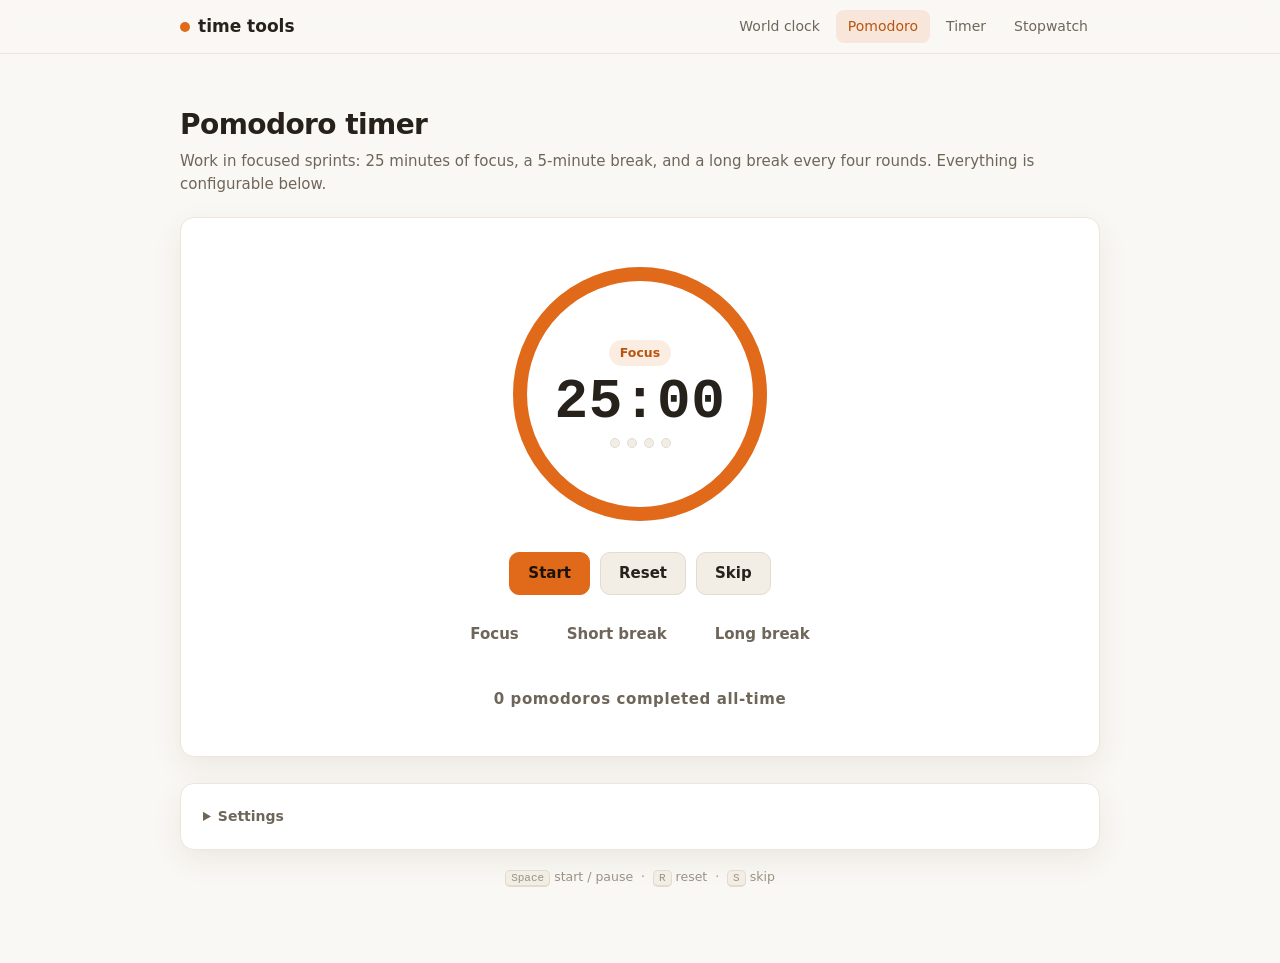
==== pomodoro.html @ 0e064518 "Add time tools web app: world clock, pomodoro, timer, stopwatch A dependency-free re-implementation " ====
<!DOCTYPE html>
<html lang="en">
<head>
  <meta charset="utf-8">
  <meta name="viewport" content="width=device-width, initial-scale=1">
  <title>Pomodoro timer — time tools</title>
  <meta name="description" content="A free pomodoro timer: 25 minutes of focus, 5-minute breaks and a long break every few rounds. Configurable durations, sound and auto-start.">
  <link rel="icon" href="data:image/svg+xml,%3Csvg%20xmlns='http://www.w3.org/2000/svg'%20viewBox='0%200%20100%20100'%3E%3Ccircle%20cx='50'%20cy='50'%20r='44'%20fill='%231c1208'%20stroke='%23ff8c42'%20stroke-width='8'/%3E%3Cline%20x1='50'%20y1='52'%20x2='50'%20y2='30'%20stroke='%23ff8c42'%20stroke-width='7'%20stroke-linecap='round'%20transform='rotate(45%2050%2052)'/%3E%3Cline%20x1='50'%20y1='52'%20x2='50'%20y2='24'%20stroke='%23ff8c42'%20stroke-width='7'%20stroke-linecap='round'%20transform='rotate(210%2050%2052)'/%3E%3Ccircle%20cx='50'%20cy='52'%20r='5'%20fill='%23ff8c42'/%3E%3C/svg%3E">
  <link rel="stylesheet" href="assets/style.css">
</head>
<body>
  <header class="topnav">
    <div class="topnav-inner">
      <a class="brand" href="index.html"><span class="dot"></span>time tools</a>
      <nav class="navlinks">
        <a href="timezones.html">World clock</a>
        <a class="active" href="pomodoro.html" aria-current="page">Pomodoro</a>
        <a href="timer.html">Timer</a>
        <a href="stopwatch.html">Stopwatch</a>
      </nav>
    </div>
  </header>

  <main class="wrap">
    <h1 class="page-title">Pomodoro timer</h1>
    <p class="page-sub">
      Work in focused sprints: 25 minutes of focus, a 5-minute break, and a
      long break every four rounds. Everything is configurable below.
    </p>

    <div class="card tool-hero">
      <div class="ring-wrap">
        <svg width="280" height="280" viewBox="0 0 280 280" aria-hidden="true">
          <circle class="ring-bg" cx="140" cy="140" r="120"></circle>
          <circle id="ringFg" class="ring-fg" cx="140" cy="140" r="120"></circle>
        </svg>
        <div class="ring-center">
          <span id="modeLabel" class="chip chip-accent">Focus</span>
          <div id="pomoTime" class="big-clock">25:00</div>
          <div id="pomoDots" class="pomo-dots" aria-hidden="true"></div>
        </div>
      </div>

      <div class="controls">
        <button id="startBtn" class="btn btn-primary" type="button">Start</button>
        <button id="resetBtn" class="btn" type="button">Reset</button>
        <button id="skipBtn" class="btn" type="button" title="Jump to the next session">Skip</button>
      </div>

      <div class="controls">
        <button class="btn btn-ghost" type="button" data-mode="focus">Focus</button>
        <button class="btn btn-ghost" type="button" data-mode="short">Short break</button>
        <button class="btn btn-ghost" type="button" data-mode="long">Long break</button>
      </div>

      <p class="sub-label" id="doneCount"></p>
    </div>

    <details class="settings card">
      <summary>Settings</summary>
      <div class="settings-grid">
        <label>Focus (minutes)
          <input id="setFocus" type="number" min="1" max="600">
        </label>
        <label>Short break (minutes)
          <input id="setShort" type="number" min="1" max="600">
        </label>
        <label>Long break (minutes)
          <input id="setLong" type="number" min="1" max="600">
        </label>
        <label>Long break every
          <input id="setEvery" type="number" min="1" max="12">
        </label>
        <label class="check"><input id="setAutoBreaks" type="checkbox"> Auto-start breaks</label>
        <label class="check"><input id="setAutoFocus" type="checkbox"> Auto-start focus sessions</label>
        <label class="check"><input id="setSound" type="checkbox"> Sound</label>
      </div>
    </details>

    <p class="kbd-hint"><kbd>Space</kbd> start / pause &nbsp;·&nbsp; <kbd>R</kbd> reset &nbsp;·&nbsp; <kbd>S</kbd> skip</p>
  </main>

  <script src="assets/common.js"></script>
  <script src="assets/pomodoro.js"></script>
</body>
</html>
---- assets/style.css ----
/* ------------------------------------------------------------------
   time tools — shared stylesheet
   Dark theme by default, light theme via prefers-color-scheme.
------------------------------------------------------------------- */

:root {
  --bg: #161513;
  --panel: #201e1a;
  --panel-2: #292620;
  --border: #3a352c;
  --border-soft: #2e2a23;
  --text: #f1ede4;
  --muted: #a89e8c;
  --faint: #7d7362;
  --accent: #ff8c42;
  --accent-soft: rgba(255, 140, 66, 0.14);
  --accent-text: #ffb37a;
  --good: #4cc38a;
  --good-soft: rgba(76, 195, 138, 0.15);
  --bad: #e5544b;
  --bad-soft: rgba(229, 84, 75, 0.15);
  --info: #6fb3e0;
  --info-soft: rgba(111, 179, 224, 0.14);
  --night: #23283a;
  --day: #5d7699;
  --font: ui-sans-serif, system-ui, -apple-system, "Segoe UI", Roboto, "Helvetica Neue", Arial, sans-serif;
  --mono: ui-monospace, SFMono-Regular, Menlo, Monaco, Consolas, "Liberation Mono", monospace;
  --shadow: 0 10px 30px rgba(0, 0, 0, 0.35);
  --radius: 14px;
}

@media (prefers-color-scheme: light) {
  :root {
    --bg: #faf8f4;
    --panel: #ffffff;
    --panel-2: #f2eee6;
    --border: #e3dccc;
    --border-soft: #ece7da;
    --text: #26221b;
    --muted: #6f665a;
    --faint: #9a9184;
    --accent: #e06a1a;
    --accent-soft: rgba(224, 106, 26, 0.12);
    --accent-text: #b95410;
    --good: #1e8e5a;
    --good-soft: rgba(30, 142, 90, 0.12);
    --bad: #c7372f;
    --bad-soft: rgba(199, 55, 47, 0.12);
    --info: #2b6ca3;
    --info-soft: rgba(43, 108, 163, 0.12);
    --night: #ccd6ea;
    --day: #9fc3f0;
    --shadow: 0 10px 30px rgba(60, 50, 30, 0.08);
  }
}

* { box-sizing: border-box; }

/* `hidden` must always win — a component's own `display` rule
   (e.g. .banner { display: flex }) would otherwise un-hide it */
[hidden] { display: none !important; }

html, body {
  margin: 0;
  padding: 0;
}

body {
  background: var(--bg);
  color: var(--text);
  font-family: var(--font);
  font-size: 16px;
  line-height: 1.5;
  min-height: 100vh;
}

.wrap {
  max-width: 960px;
  margin: 0 auto;
  padding: 24px 20px 64px;
}

/* ---------------- top navigation ---------------- */

.topnav {
  position: sticky;
  top: 0;
  z-index: 50;
  background: color-mix(in srgb, var(--bg) 82%, transparent);
  backdrop-filter: blur(10px);
  -webkit-backdrop-filter: blur(10px);
  border-bottom: 1px solid var(--border-soft);
}

.topnav-inner {
  max-width: 960px;
  margin: 0 auto;
  padding: 10px 20px;
  display: flex;
  align-items: center;
  gap: 18px;
  flex-wrap: wrap;
}

.brand {
  font-weight: 700;
  font-size: 17px;
  text-decoration: none;
  color: var(--text);
  display: flex;
  align-items: center;
  gap: 8px;
}

.brand .dot {
  width: 10px;
  height: 10px;
  border-radius: 50%;
  background: var(--accent);
  display: inline-block;
}

.navlinks {
  display: flex;
  gap: 4px;
  flex-wrap: wrap;
  margin-left: auto;
}

.navlinks a {
  color: var(--muted);
  text-decoration: none;
  padding: 6px 12px;
  border-radius: 8px;
  font-size: 14px;
  font-weight: 500;
}

.navlinks a:hover { color: var(--text); background: var(--panel-2); }

.navlinks a.active {
  color: var(--accent-text);
  background: var(--accent-soft);
}

/* ---------------- headings ---------------- */

.page-title {
  font-size: 28px;
  font-weight: 700;
  letter-spacing: -0.02em;
  margin: 26px 0 4px;
}

.page-sub {
  color: var(--muted);
  margin: 0 0 22px;
  font-size: 15px;
}

/* ---------------- cards / panels ---------------- */

.card {
  background: var(--panel);
  border: 1px solid var(--border-soft);
  border-radius: var(--radius);
  padding: 22px;
  box-shadow: var(--shadow);
}

/* ---------------- buttons ---------------- */

.btn {
  appearance: none;
  border: 1px solid var(--border);
  background: var(--panel-2);
  color: var(--text);
  font: inherit;
  font-size: 15px;
  font-weight: 600;
  padding: 9px 18px;
  border-radius: 10px;
  cursor: pointer;
  transition: transform 0.05s ease, background 0.15s ease, border-color 0.15s ease;
}

.btn:hover { border-color: var(--accent); }
.btn:active { transform: scale(0.98); }
.btn:disabled { opacity: 0.45; cursor: not-allowed; transform: none; }

.btn-primary {
  background: var(--accent);
  border-color: var(--accent);
  color: #1c1208;
}

.btn-primary:hover { filter: brightness(1.08); border-color: var(--accent); }

.btn-ghost {
  background: transparent;
  border-color: transparent;
  color: var(--muted);
}

.btn-ghost:hover { color: var(--text); border-color: var(--border); }

.icon-btn {
  appearance: none;
  background: transparent;
  border: none;
  color: var(--faint);
  font-size: 18px;
  line-height: 1;
  padding: 4px 8px;
  border-radius: 8px;
  cursor: pointer;
}

.icon-btn:hover { color: var(--bad); background: var(--bad-soft); }

/* ---------------- inputs ---------------- */

input[type="text"],
input[type="search"],
input[type="number"],
input[type="time"],
input[type="date"] {
  font: inherit;
  color: var(--text);
  background: var(--panel-2);
  border: 1px solid var(--border);
  border-radius: 10px;
  padding: 8px 12px;
  outline: none;
}

input:focus { border-color: var(--accent); }
input[type="number"] { width: 74px; text-align: center; }
input[type="time"], input[type="date"] { font-family: var(--mono); }

/* range slider (scrubber) */
input[type="range"].scrub {
  -webkit-appearance: none;
  appearance: none;
  width: 100%;
  height: 22px;
  background: transparent;
  cursor: ew-resize;
}

input[type="range"].scrub::-webkit-slider-runnable-track {
  height: 6px;
  border-radius: 3px;
  background: var(--panel-2);
  border: 1px solid var(--border-soft);
}

input[type="range"].scrub::-webkit-slider-thumb {
  -webkit-appearance: none;
  width: 18px;
  height: 18px;
  margin-top: -7px;
  border-radius: 50%;
  background: var(--accent);
  border: 2px solid var(--bg);
  box-shadow: 0 1px 4px rgba(0, 0, 0, 0.4);
}

input[type="range"].scrub::-moz-range-track {
  height: 6px;
  border-radius: 3px;
  background: var(--panel-2);
  border: 1px solid var(--border-soft);
}

input[type="range"].scrub::-moz-range-thumb {
  width: 14px;
  height: 14px;
  border-radius: 50%;
  background: var(--accent);
  border: 2px solid var(--bg);
}

/* ---------------- chips ---------------- */

.chip {
  display: inline-flex;
  align-items: center;
  gap: 6px;
  font-size: 12.5px;
  font-weight: 600;
  padding: 3px 10px;
  border-radius: 999px;
  background: var(--panel-2);
  border: 1px solid var(--border-soft);
  color: var(--muted);
  white-space: nowrap;
}

.chip-accent { color: var(--accent-text); background: var(--accent-soft); border-color: transparent; }
.chip-good { color: var(--good); background: var(--good-soft); border-color: transparent; }
.chip-info { color: var(--info); background: var(--info-soft); border-color: transparent; }

button.chip { cursor: pointer; }
button.chip:hover { border-color: var(--border); }

.live-dot {
  width: 8px;
  height: 8px;
  border-radius: 50%;
  background: var(--good);
  display: inline-block;
}

.live-dot.paused { background: var(--faint); }

@keyframes blink {
  0%, 100% { opacity: 1; }
  50% { opacity: 0.25; }
}

.live-dot.pulsing { animation: blink 1s linear infinite; }

/* ---------------- toast ---------------- */

.toast {
  position: fixed;
  left: 50%;
  bottom: 28px;
  transform: translateX(-50%);
  background: var(--panel-2);
  color: var(--text);
  border: 1px solid var(--border);
  padding: 10px 18px;
  border-radius: 10px;
  font-size: 14px;
  font-weight: 600;
  box-shadow: var(--shadow);
  opacity: 0;
  pointer-events: none;
  transition: opacity 0.25s ease, transform 0.25s ease;
  z-index: 100;
}

.toast.show { opacity: 1; transform: translateX(-50%) translateY(-4px); }

/* ================================================================
   Hub (index)
================================================================ */

.hub-grid {
  display: grid;
  grid-template-columns: repeat(auto-fit, minmax(240px, 1fr));
  gap: 16px;
  margin-top: 10px;
}

.hub-card {
  display: block;
  text-decoration: none;
  color: var(--text);
  background: var(--panel);
  border: 1px solid var(--border-soft);
  border-radius: var(--radius);
  padding: 22px;
  transition: border-color 0.15s ease, transform 0.1s ease;
}

.hub-card:hover { border-color: var(--accent); transform: translateY(-2px); }

.hub-card .icon { font-size: 30px; }
.hub-card h2 { margin: 10px 0 6px; font-size: 19px; }
.hub-card p { margin: 0; color: var(--muted); font-size: 14px; }

/* ================================================================
   World clock / time zone converter
================================================================ */

.tz-toolbar {
  display: flex;
  align-items: center;
  gap: 10px;
  flex-wrap: wrap;
  margin-bottom: 14px;
}

.tz-add {
  position: relative;
  margin-bottom: 18px;
}

.tz-add input {
  width: 100%;
  padding: 11px 14px;
  font-size: 15px;
}

.tz-results {
  position: absolute;
  top: calc(100% + 4px);
  left: 0;
  right: 0;
  background: var(--panel);
  border: 1px solid var(--border);
  border-radius: 12px;
  box-shadow: var(--shadow);
  max-height: 320px;
  overflow-y: auto;
  z-index: 40;
}

.tz-result {
  display: flex;
  justify-content: space-between;
  align-items: baseline;
  gap: 10px;
  width: 100%;
  text-align: left;
  font: inherit;
  background: transparent;
  color: var(--text);
  border: none;
  border-bottom: 1px solid var(--border-soft);
  padding: 10px 14px;
  cursor: pointer;
}

.tz-result:last-child { border-bottom: none; }
.tz-result:hover, .tz-result.sel { background: var(--accent-soft); }

.tz-result .r-city { font-weight: 600; }
.tz-result .r-zone { color: var(--faint); font-size: 12.5px; font-family: var(--mono); }
.tz-result .r-now { color: var(--muted); font-family: var(--mono); font-size: 13px; white-space: nowrap; }
.tz-result .r-note { color: var(--accent-text); font-size: 12px; font-weight: 600; }

.board { display: flex; flex-direction: column; gap: 12px; }

.tz-row {
  background: var(--panel);
  border: 1px solid var(--border-soft);
  border-radius: var(--radius);
  padding: 14px 18px 10px;
}

.tz-row.flash { animation: rowflash 1s ease; }

@keyframes rowflash {
  0% { border-color: var(--accent); background: var(--accent-soft); }
  100% { border-color: var(--border-soft); background: var(--panel); }
}

.tz-head {
  display: flex;
  align-items: center;
  gap: 10px;
  flex-wrap: wrap;
}

.tz-name { font-weight: 700; font-size: 17px; }

.tz-zoneid {
  color: var(--faint);
  font-size: 12px;
  font-family: var(--mono);
  margin-left: 6px;
}

.tz-head .spacer { flex: 1; }
.tz-head .sun { font-size: 15px; }

.tz-mid {
  display: flex;
  align-items: baseline;
  gap: 14px;
  margin: 2px 0 4px;
  flex-wrap: wrap;
}

.tz-time {
  font-family: var(--mono);
  font-variant-numeric: tabular-nums;
  font-size: 40px;
  font-weight: 600;
  letter-spacing: 0.01em;
  color: var(--text);
  padding: 0;
  line-height: 1.1;
}

.tz-date { color: var(--muted); font-size: 14.5px; }

.tz-bar {
  position: relative;
  height: 10px;
  border-radius: 5px;
  margin: 4px 0 0;
  overflow: hidden;
  border: 1px solid var(--border-soft);
}

.tz-marker {
  position: absolute;
  top: -2px;
  bottom: -2px;
  width: 3px;
  border-radius: 2px;
  background: var(--accent);
  transform: translateX(-50%);
}

.tz-scrub {
  display: flex;
  align-items: center;
  gap: 10px;
  margin-top: 2px;
}

.tz-scrub .delta {
  font-family: var(--mono);
  font-size: 13px;
  font-weight: 600;
  color: var(--accent-text);
  min-width: 86px;
  text-align: right;
}

.scrub-end {
  font-family: var(--mono);
  font-size: 11.5px;
  color: var(--faint);
  white-space: nowrap;
}

.btn-small { font-size: 13.5px; padding: 7px 12px; }

.tz-empty {
  text-align: center;
  color: var(--muted);
  padding: 40px 0;
}

/* ================================================================
   Timer / pomodoro / stopwatch
================================================================ */

.tool-hero {
  display: flex;
  flex-direction: column;
  align-items: center;
  gap: 18px;
  padding: 36px 22px 30px;
}

.big-clock {
  font-family: var(--mono);
  font-variant-numeric: tabular-nums;
  font-size: clamp(56px, 12vw, 96px);
  font-weight: 600;
  line-height: 1;
  letter-spacing: 0.01em;
  text-align: center;
}

.big-clock.done { color: var(--accent-text); }

.sub-label { color: var(--muted); font-size: 15px; font-weight: 600; letter-spacing: 0.04em; }

.controls {
  display: flex;
  gap: 10px;
  align-items: center;
  justify-content: center;
  flex-wrap: wrap;
}

.ring-wrap { position: relative; width: 280px; height: 280px; }

.ring-wrap svg { transform: rotate(-90deg); display: block; }

.ring-bg { fill: none; stroke: var(--panel-2); stroke-width: 14; }
.ring-fg { fill: none; stroke: var(--accent); stroke-width: 14; stroke-linecap: round; transition: stroke-dashoffset 0.3s linear, stroke 0.3s ease; }

.ring-center {
  position: absolute;
  inset: 0;
  display: flex;
  flex-direction: column;
  align-items: center;
  justify-content: center;
  gap: 8px;
}

.ring-center .big-clock { font-size: clamp(40px, 8vw, 56px); }

.pomo-dots { display: flex; gap: 7px; }

.pomo-dots .d {
  width: 10px;
  height: 10px;
  border-radius: 50%;
  background: var(--panel-2);
  border: 1px solid var(--border);
}

.pomo-dots .d.filled { background: var(--accent); border-color: var(--accent); }

.presets { display: flex; gap: 8px; flex-wrap: wrap; justify-content: center; }

.time-inputs { display: flex; gap: 10px; align-items: center; justify-content: center; flex-wrap: wrap; }

.time-inputs .unit { display: flex; flex-direction: column; align-items: center; gap: 4px; }

.time-inputs .unit label { font-size: 12px; color: var(--muted); font-weight: 600; }

.banner {
  width: 100%;
  display: flex;
  flex-direction: column;
  align-items: center;
  gap: 10px;
  border-radius: 12px;
  padding: 12px;
  font-weight: 700;
  color: var(--accent-text);
  background: var(--accent-soft);
  border: 1px solid var(--accent);
}

.banner .controls { margin: 0; }

/* settings */
.settings { margin-top: 26px; }

.settings summary {
  cursor: pointer;
  color: var(--muted);
  font-weight: 600;
  font-size: 14px;
  user-select: none;
}

.settings summary:hover { color: var(--text); }

.settings-grid {
  display: flex;
  gap: 18px 26px;
  flex-wrap: wrap;
  margin-top: 16px;
}

.settings-grid label {
  display: flex;
  flex-direction: column;
  gap: 5px;
  font-size: 13px;
  font-weight: 600;
  color: var(--muted);
}

.settings-grid .check {
  flex-direction: row;
  align-items: center;
  gap: 8px;
  font-size: 14px;
  color: var(--text);
}

.settings-grid input[type="checkbox"] { width: 16px; height: 16px; accent-color: var(--accent); }

/* stopwatch laps */
.laps { margin-top: 22px; }

.laps h3 { margin: 0 0 8px; font-size: 15px; color: var(--muted); }

.lap-table { width: 100%; border-collapse: collapse; font-family: var(--mono); font-variant-numeric: tabular-nums; font-size: 14.5px; }

.lap-table th {
  text-align: right;
  font-family: var(--font);
  font-size: 12.5px;
  font-weight: 700;
  color: var(--faint);
  padding: 4px 10px;
  border-bottom: 1px solid var(--border);
}

.lap-table td { text-align: right; padding: 7px 10px; border-bottom: 1px solid var(--border-soft); }

.lap-table th:first-child, .lap-table td:first-child { text-align: left; }

.lap-table .best { color: var(--good); font-weight: 700; }
.lap-table .worst { color: var(--bad); font-weight: 700; }
.lap-table .note { font-family: var(--font); font-size: 12px; font-weight: 600; color: var(--faint); }

.kbd-hint { color: var(--faint); font-size: 12.5px; text-align: center; margin-top: 18px; }

kbd {
  font-family: var(--mono);
  font-size: 11px;
  background: var(--panel-2);
  border: 1px solid var(--border);
  border-bottom-width: 2px;
  border-radius: 5px;
  padding: 1px 5px;
}

/* responsive */
@media (max-width: 560px) {
  .tz-time { font-size: 32px; }
  .wrap { padding: 16px 14px 56px; }
  .card { padding: 16px; }
}
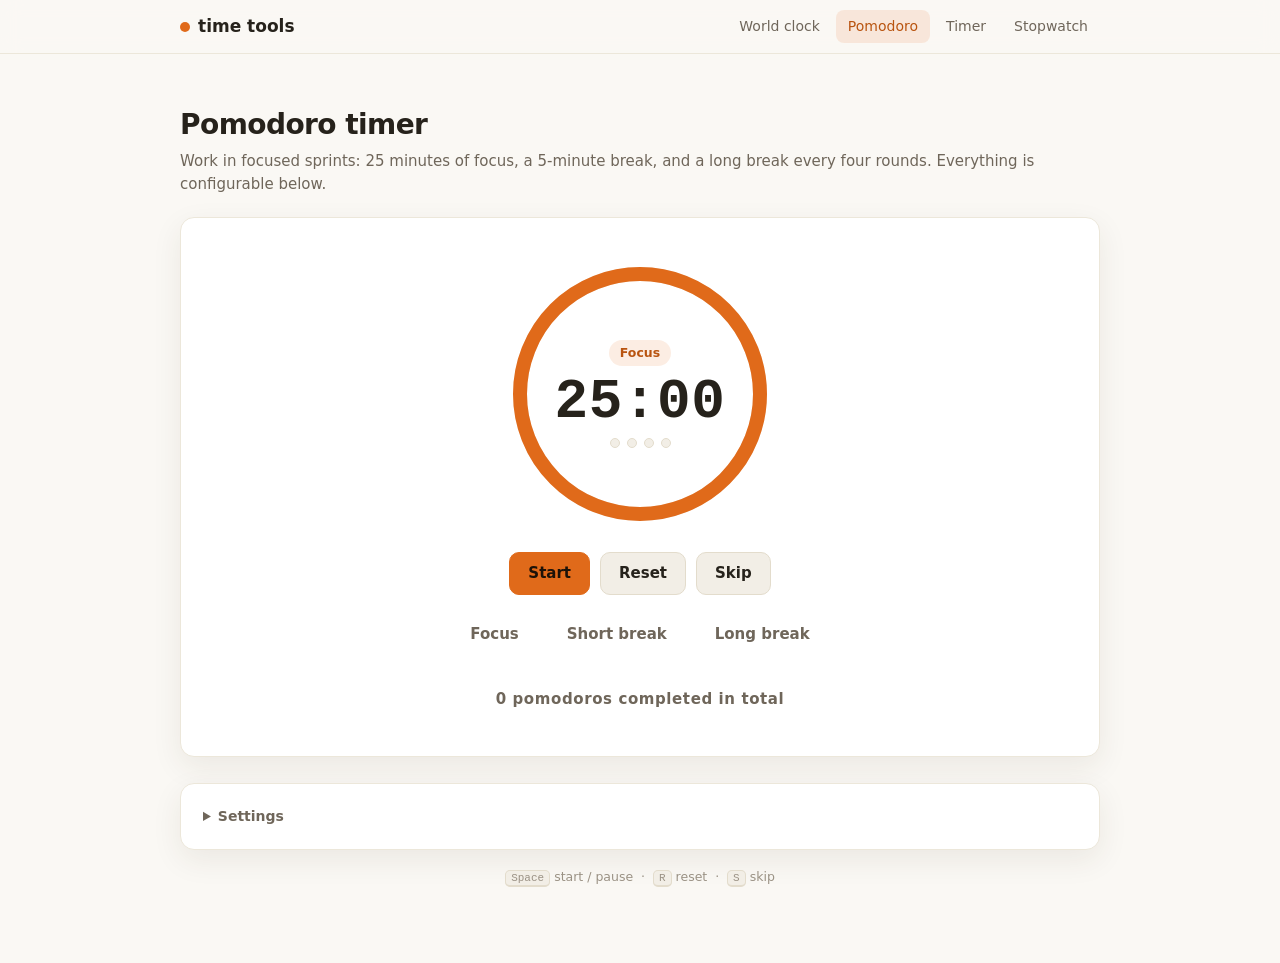
==== commit 884631f3: "Humanize in-app copy Remove em dashes from page titles, subtitles, tooltips, toasts and tab titles; " ====
--- a/pomodoro.html
+++ b/pomodoro.html
@@ -3,7 +3,7 @@
 <head>
   <meta charset="utf-8">
   <meta name="viewport" content="width=device-width, initial-scale=1">
-  <title>Pomodoro timer — time tools</title>
+  <title>Pomodoro timer · time tools</title>
   <meta name="description" content="A free pomodoro timer: 25 minutes of focus, 5-minute breaks and a long break every few rounds. Configurable durations, sound and auto-start.">
   <link rel="icon" href="data:image/svg+xml,%3Csvg%20xmlns='http://www.w3.org/2000/svg'%20viewBox='0%200%20100%20100'%3E%3Ccircle%20cx='50'%20cy='50'%20r='44'%20fill='%231c1208'%20stroke='%23ff8c42'%20stroke-width='8'/%3E%3Cline%20x1='50'%20y1='52'%20x2='50'%20y2='30'%20stroke='%23ff8c42'%20stroke-width='7'%20stroke-linecap='round'%20transform='rotate(45%2050%2052)'/%3E%3Cline%20x1='50'%20y1='52'%20x2='50'%20y2='24'%20stroke='%23ff8c42'%20stroke-width='7'%20stroke-linecap='round'%20transform='rotate(210%2050%2052)'/%3E%3Ccircle%20cx='50'%20cy='52'%20r='5'%20fill='%23ff8c42'/%3E%3C/svg%3E">
   <link rel="stylesheet" href="assets/style.css">
